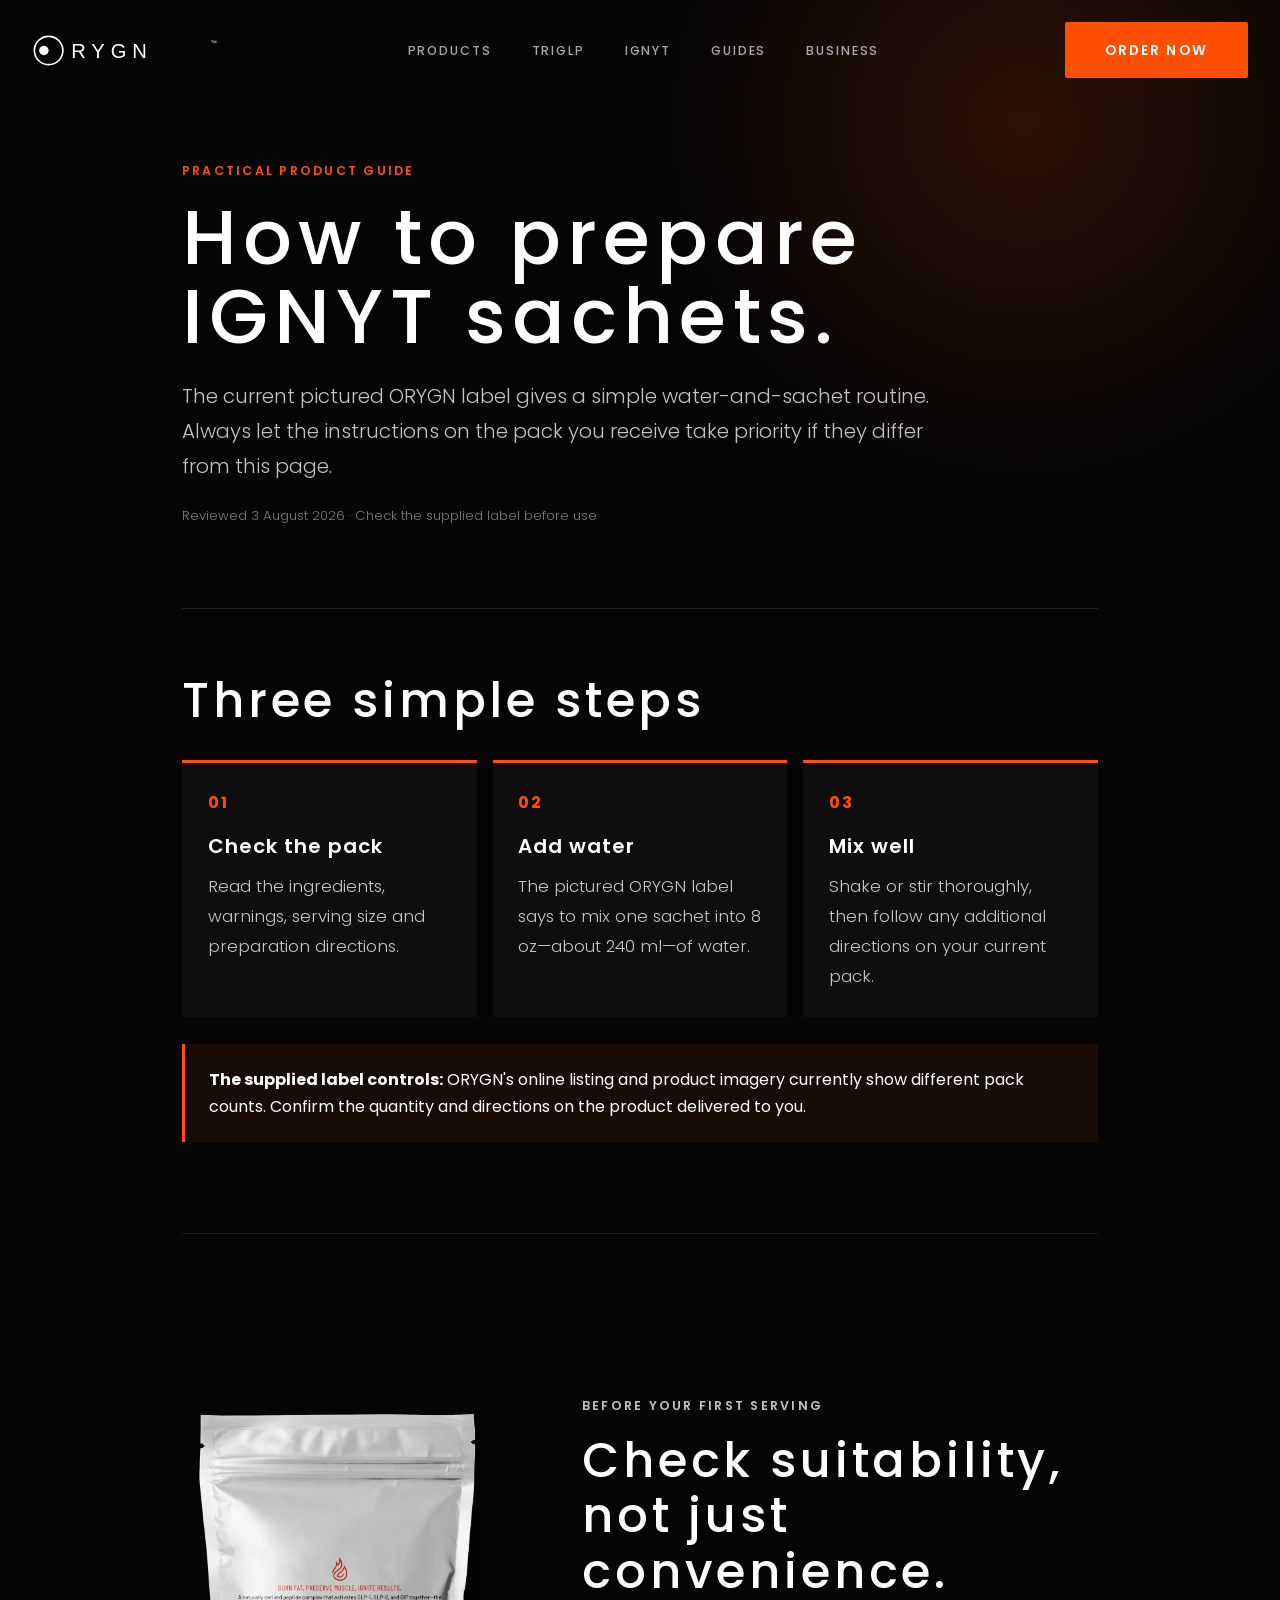
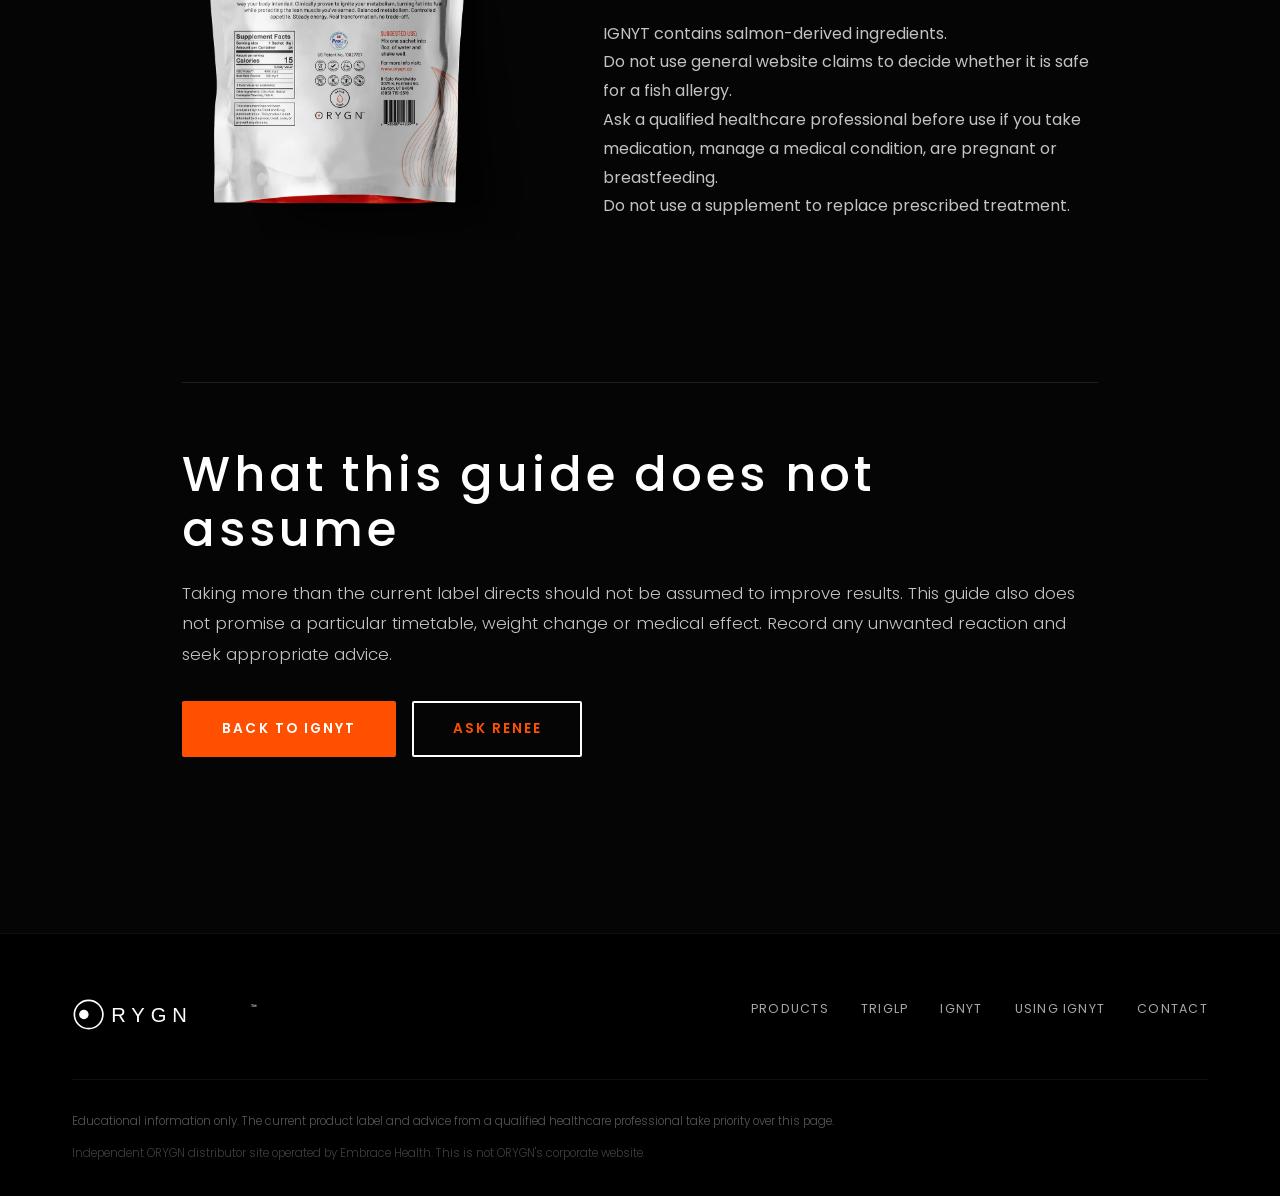
==== how-to-use-ignyt.html @ 4d6df8e6 "Improve IGNYT visuals and usage guidance" ====
<!DOCTYPE html>
<html lang="en"><head><meta charset="UTF-8"><meta name="viewport" content="width=device-width, initial-scale=1.0"><title>How to Use ORYGN IGNYT Sachets | Preparation &amp; Precautions</title><meta name="description" content="How to prepare ORYGN IGNYT sachets using the current label directions, plus storage, allergy and medication precautions."><meta name="author" content="Embrace Health"><meta name="robots" content="index, follow"><link rel="canonical" href="https://triglpwellness.com/how-to-use-ignyt.html"><link rel="icon" href="/favicon.ico" sizes="any"><link rel="stylesheet" href="css/styles.css"><link rel="stylesheet" href="css/guides.css"><script type="application/ld+json">{"@context":"https://schema.org","@type":"HowTo","name":"How to prepare ORYGN IGNYT","description":"Guide based on the current IGNYT pouch label.","dateModified":"2026-08-03","step":[{"@type":"HowToStep","name":"Check the label","text":"Confirm the current ingredients, warnings and directions on the pack supplied."},{"@type":"HowToStep","name":"Add water","text":"The pictured ORYGN label directs users to mix one sachet into 8 ounces, approximately 240 ml, of water."},{"@type":"HowToStep","name":"Mix well","text":"Shake or mix well, then follow any additional directions on the supplied label."}]}</script></head>
<body class="guide-page"><nav class="nav" aria-label="Main navigation"><a href="index.html" class="nav-logo" aria-label="ORYGN home"><img src="assets/logo-orygn.svg" alt="ORYGN"></a><div class="nav-links" role="list"><a href="products.html" role="listitem">Products</a><a href="index.html" role="listitem">triGLP</a><a href="ignyt.html" role="listitem">IGNYT</a><a href="research-guide.html" role="listitem">Guides</a><a href="opportunity.html" role="listitem">Business</a></div><div class="nav-right"><a href="https://embracehealth.orygn.co/" target="_blank" rel="noopener" class="btn btn-primary">Order Now</a><button class="nav-hamburger" aria-label="Open menu" aria-expanded="false"><span></span><span></span><span></span></button></div></nav>
<header class="guide-hero"><div class="container"><p class="guide-kicker">Practical product guide</p><h1>How to prepare IGNYT sachets.</h1><p class="guide-lead">The current pictured ORYGN label gives a simple water-and-sachet routine. Always let the instructions on the pack you receive take priority if they differ from this page.</p><p class="guide-updated">Reviewed 3 August 2026 · Check the supplied label before use</p></div></header>
<main class="guide-main"><div class="container"><section class="guide-section"><h2>Three simple steps</h2><div class="use-steps"><article class="use-step"><span>01</span><h3>Check the pack</h3><p>Read the ingredients, warnings, serving size and preparation directions.</p></article><article class="use-step"><span>02</span><h3>Add water</h3><p>The pictured ORYGN label says to mix one sachet into 8 oz—about 240 ml—of water.</p></article><article class="use-step"><span>03</span><h3>Mix well</h3><p>Shake or stir thoroughly, then follow any additional directions on your current pack.</p></article></div><div class="guide-note"><strong>The supplied label controls:</strong> ORYGN's online listing and product imagery currently show different pack counts. Confirm the quantity and directions on the product delivered to you.</div></section>
<section class="guide-section"><div class="ignyt-split"><img class="ignyt-label-image" src="images/ignyt-back.webp" alt="Back of IGNYT pouch with suggested use and Supplement Facts" loading="lazy" width="1200" height="1200"><div><p class="guide-kicker">Before your first serving</p><h2>Check suitability, not just convenience.</h2><ul><li>IGNYT contains salmon-derived ingredients.</li><li>Do not use general website claims to decide whether it is safe for a fish allergy.</li><li>Ask a qualified healthcare professional before use if you take medication, manage a medical condition, are pregnant or breastfeeding.</li><li>Do not use a supplement to replace prescribed treatment.</li></ul></div></div></section>
<section class="guide-section"><h2>What this guide does not assume</h2><p>Taking more than the current label directs should not be assumed to improve results. This guide also does not promise a particular timetable, weight change or medical effect. Record any unwanted reaction and seek appropriate advice.</p><div class="guide-cta"><a href="ignyt.html" class="btn btn-primary">Back to IGNYT</a><a href="mailto:renee@embracehealth.co.nz" class="btn btn-outline">Ask Renee</a></div></section></div></main>
<footer><div class="container"><div class="footer-top"><a href="index.html" class="footer-logo"><img src="assets/logo-orygn.svg" alt="ORYGN"></a><nav class="footer-links" aria-label="Footer navigation"><a href="products.html">Products</a><a href="index.html">triGLP</a><a href="ignyt.html">IGNYT</a><a href="how-to-use-ignyt.html">Using IGNYT</a><a href="mailto:renee@embracehealth.co.nz">Contact</a></nav></div><div class="footer-bottom"><p class="footer-disclaimer">Educational information only. The current product label and advice from a qualified healthcare professional take priority over this page.</p><p class="footer-rights">Independent ORYGN distributor site operated by Embrace Health. This is not ORYGN's corporate website.</p></div></div></footer><script src="js/main.js"></script></body></html>
---- css/styles.css ----
/* =============================================
   ORYGN triGLP — Brand-compliant stylesheet
   Colors: #000000 bg | #FE5000 orange | #FFFFFF white
   #1D1E2C navy | #434344 charcoal | #45CB85 teal
   Font: Poppins (300/400/500/600/900)
   ============================================= */

@import url('https://fonts.googleapis.com/css2?family=Poppins:wght@300;400;500;600;900&family=Noto+Sans+KR:wght@300;400;500;700&display=swap');

/* ── Reset & Base ─────────────────────────────── */
*, *::before, *::after { box-sizing: border-box; margin: 0; padding: 0; }

:root {
  --black:   #000000;
  --orange:  #FE5000;
  --white:   #FFFFFF;
  --navy:    #1D1E2C;
  --charcoal:#434344;
  --teal:    #45CB85;
  --muted:   rgba(255,255,255,0.65);
  --font:    'Poppins', 'Noto Sans KR', sans-serif;
  --ease:    cubic-bezier(0.4, 0, 0.2, 1);
}

html { scroll-behavior: smooth; }

body {
  background: var(--black);
  color: var(--white);
  font-family: var(--font);
  font-weight: 400;
  line-height: 1.7;
  -webkit-font-smoothing: antialiased;
  overflow-x: hidden;
}

img { max-width: 100%; display: block; }
a { color: inherit; text-decoration: none; }
ul { list-style: none; }

/* ── Typography scale ─────────────────────────── */
.display {
  font-weight: 500;
  letter-spacing: 0.5em;
  text-transform: uppercase;
  line-height: 1.1;
}

.section-label {
  font-size: 0.7rem;
  font-weight: 600;
  letter-spacing: 0.25em;
  text-transform: uppercase;
  color: var(--orange);
  margin-bottom: 1rem;
}

h1, h2 {
  font-weight: 500;
  letter-spacing: 0.08em;
  line-height: 1.15;
}

h1 { font-size: clamp(2.4rem, 6vw, 5rem); }
h2 { font-size: clamp(1.8rem, 4vw, 3.2rem); }
h3 { font-size: 1.1rem; font-weight: 600; letter-spacing: 0.05em; }

p { color: var(--muted); font-weight: 300; font-size: 1.05rem; line-height: 1.8; }

/* ── Buttons ──────────────────────────────────── */
.btn {
  display: inline-block;
  padding: 0.9rem 2.4rem;
  border-radius: 2px;
  font-family: var(--font);
  font-weight: 600;
  font-size: 0.85rem;
  letter-spacing: 0.15em;
  text-transform: uppercase;
  cursor: pointer;
  transition: all 0.25s var(--ease);
  border: 2px solid transparent;
}

.btn-primary {
  background: var(--orange);
  color: var(--white);
  border-color: var(--orange);
}
.btn-primary:hover {
  background: transparent;
  color: var(--orange);
}

.btn-outline {
  background: transparent;
  color: var(--white);
  border-color: var(--white);
}
.btn-outline:hover {
  background: var(--white);
  color: var(--black);
}

.btn-outline-orange {
  background: transparent;
  color: var(--orange);
  border-color: var(--orange);
}
.btn-outline-orange:hover {
  background: var(--orange);
  color: var(--white);
}

/* ── Layout helpers ───────────────────────────── */
.container {
  width: 100%;
  max-width: 1200px;
  margin: 0 auto;
  padding: 0 2rem;
}

.section {
  padding: 7rem 0;
}

.section-sm {
  padding: 4rem 0;
}

.grid-2 {
  display: grid;
  grid-template-columns: 1fr 1fr;
  gap: 4rem;
  align-items: center;
}

.grid-3 {
  display: grid;
  grid-template-columns: repeat(3, 1fr);
  gap: 2rem;
}

.grid-4 {
  display: grid;
  grid-template-columns: repeat(4, 1fr);
  gap: 2rem;
}

.text-orange { color: var(--orange); }
.text-muted  { color: var(--muted); }
.text-center { text-align: center; }

/* ── Navigation ───────────────────────────────── */
.nav {
  position: fixed;
  top: 0;
  left: 0;
  right: 0;
  z-index: 100;
  padding: 1.4rem 2rem;
  display: flex;
  align-items: center;
  justify-content: space-between;
  transition: background 0.3s var(--ease), padding 0.3s var(--ease);
}

.nav.scrolled {
  background: rgba(0,0,0,0.96);
  backdrop-filter: blur(12px);
  padding: 0.9rem 2rem;
  border-bottom: 1px solid rgba(254,80,0,0.15);
}

.nav-logo {
  display: flex;
  align-items: center;
  gap: 1rem;
}

.nav-logo svg {
  height: 28px;
  color: var(--white);
}

.nav-links {
  display: flex;
  align-items: center;
  gap: 2.5rem;
}

.nav-links a {
  font-size: 0.78rem;
  font-weight: 500;
  letter-spacing: 0.15em;
  text-transform: uppercase;
  color: var(--muted);
  transition: color 0.2s;
}
.nav-links a:hover { color: var(--white); }

.nav-right {
  display: flex;
  align-items: center;
  gap: 1.5rem;
}

/* Language toggle — hidden until KO content is ready */
.lang-toggle { display: none !important; }

/* Language toggle */
.lang-toggle {
  display: flex;
  align-items: center;
  gap: 0;
  border: 1px solid rgba(255,255,255,0.2);
  border-radius: 2px;
  overflow: hidden;
}

.lang-btn {
  background: none;
  border: none;
  color: var(--muted);
  font-family: var(--font);
  font-size: 0.72rem;
  font-weight: 600;
  letter-spacing: 0.1em;
  padding: 0.4rem 0.75rem;
  cursor: pointer;
  transition: all 0.2s;
}
.lang-btn.active {
  background: var(--orange);
  color: var(--white);
}
.lang-btn:hover:not(.active) {
  color: var(--white);
}

/* Mobile menu */
.nav-hamburger {
  display: none;
  flex-direction: column;
  gap: 5px;
  background: none;
  border: none;
  cursor: pointer;
  padding: 4px;
}
.nav-hamburger span {
  display: block;
  width: 24px;
  height: 2px;
  background: var(--white);
  transition: all 0.3s;
}

/* ── Hero ─────────────────────────────────────── */
.hero {
  position: relative;
  min-height: 100vh;
  display: flex;
  align-items: center;
  overflow: hidden;
}

.hero-video-wrap {
  position: absolute;
  inset: 0;
  z-index: 0;
}
.hero-video-wrap video {
  width: 100%;
  height: 100%;
  object-fit: cover;
  opacity: 0.65;
}
.hero-video-wrap::after {
  content: '';
  position: absolute;
  inset: 0;
  background:
    linear-gradient(to right, rgba(0,0,0,0.88) 0%, rgba(0,0,0,0.55) 55%, rgba(0,0,0,0.1) 100%),
    linear-gradient(to bottom, rgba(0,0,0,0.2) 0%, rgba(0,0,0,0.6) 100%);
}

.hero-content {
  position: relative;
  z-index: 1;
  max-width: 780px;
}

.hero-eyebrow {
  font-size: 0.72rem;
  font-weight: 600;
  letter-spacing: 0.3em;
  color: var(--orange);
  margin-bottom: 1.5rem;
  display: flex;
  align-items: center;
  gap: 1rem;
}
.hero-eyebrow::before {
  content: '';
  display: block;
  width: 40px;
  height: 1px;
  background: var(--orange);
}

.hero h1 {
  font-size: clamp(2.8rem, 7vw, 6rem);
  font-weight: 500;
  letter-spacing: 0.06em;
  line-height: 1.05;
  margin-bottom: 1.5rem;
}

.hero h1 span {
  display: block;
}

.hero-sub {
  font-size: 1.15rem;
  color: var(--muted);
  font-weight: 300;
  max-width: 540px;
  margin-bottom: 3rem;
  line-height: 1.7;
}

.hero-ctas {
  display: flex;
  gap: 1.2rem;
  flex-wrap: wrap;
}

/* Drop watermark */
.hero-drop {
  position: absolute;
  right: -80px;
  top: 50%;
  transform: translateY(-50%);
  width: 55vw;
  max-width: 700px;
  opacity: 0.06;
  pointer-events: none;
  z-index: 0;
}

/* ── Problem section ──────────────────────────── */
.section-problem {
  background: var(--black);
  border-top: 1px solid rgba(255,255,255,0.05);
}

.problem-image {
  border-radius: 2px;
  overflow: hidden;
  position: relative;
}
.problem-image img {
  width: 100%;
  height: 560px;
  object-fit: cover;
  filter: grayscale(20%);
  transition: filter 0.5s;
}
.problem-image:hover img { filter: grayscale(0%); }

.problem-content h2 {
  margin-bottom: 0.4rem;
}
.problem-sub {
  font-size: 1.4rem;
  font-weight: 300;
  color: var(--orange);
  margin-bottom: 1.8rem;
  letter-spacing: 0.03em;
}

/* ── Solution section ─────────────────────────── */
.section-solution {
  background: var(--navy);
}

.solution-intro {
  text-align: center;
  max-width: 700px;
  margin: 0 auto 5rem;
}

.pathway-cards {
  display: grid;
  grid-template-columns: repeat(3, 1fr);
  gap: 1.5px;
  background: rgba(254,80,0,0.15);
  border: 1.5px solid rgba(254,80,0,0.15);
}

.pathway-card {
  background: var(--navy);
  padding: 3rem 2.5rem;
  position: relative;
  transition: background 0.3s;
}
.pathway-card:hover { background: rgba(254,80,0,0.06); }

.pathway-number {
  font-size: 4rem;
  font-weight: 900;
  color: rgba(254,80,0,0.12);
  line-height: 1;
  margin-bottom: 1.5rem;
  font-family: var(--font);
}

.pathway-icon {
  width: 48px;
  height: 48px;
  margin-bottom: 1.5rem;
  color: var(--orange);
}

.pathway-card h3 {
  font-size: 1rem;
  color: var(--white);
  margin-bottom: 0.3rem;
}
.pathway-sub {
  font-size: 0.75rem;
  color: var(--orange);
  letter-spacing: 0.1em;
  text-transform: uppercase;
  font-weight: 600;
  margin-bottom: 1rem;
}
.pathway-card p { font-size: 0.95rem; }

/* ── Results / Stats ──────────────────────────── */
.section-results {
  background: var(--black);
  text-align: center;
}

.results-intro {
  max-width: 600px;
  margin: 0 auto 5rem;
}

.stats-grid {
  display: grid;
  grid-template-columns: repeat(4, 1fr);
  gap: 2px;
  background: rgba(255,255,255,0.04);
  margin-bottom: 3rem;
}

.stat-card {
  background: var(--black);
  padding: 3.5rem 2rem;
  position: relative;
  overflow: hidden;
}
.stat-card::after {
  content: '';
  position: absolute;
  bottom: 0;
  left: 0;
  right: 0;
  height: 2px;
  background: var(--orange);
  transform: scaleX(0);
  transition: transform 0.4s var(--ease);
}
.stat-card:hover::after { transform: scaleX(1); }

.stat-number {
  font-size: clamp(2.5rem, 5vw, 4rem);
  font-weight: 900;
  color: var(--orange);
  line-height: 1;
  margin-bottom: 0.8rem;
  display: block;
}
.stat-label {
  font-size: 0.85rem;
  font-weight: 600;
  letter-spacing: 0.08em;
  color: var(--white);
  margin-bottom: 0.4rem;
  display: block;
}
.stat-sub {
  font-size: 0.75rem;
  color: var(--muted);
  display: block;
}

.results-image {
  margin: 4rem auto 0;
  max-width: 900px;
}
.results-image img {
  width: 100%;
  border-radius: 2px;
}

/* ── Purity section ───────────────────────────── */
.section-purity {
  background: var(--navy);
}

.purity-points {
  margin-top: 2.5rem;
  display: flex;
  flex-direction: column;
  gap: 1rem;
}

.purity-point {
  display: flex;
  align-items: flex-start;
  gap: 1rem;
  padding: 1.2rem 1.5rem;
  border-left: 2px solid var(--orange);
  background: rgba(0,0,0,0.3);
}
.purity-point-icon {
  color: var(--orange);
  font-size: 1.2rem;
  flex-shrink: 0;
  margin-top: 2px;
}
.purity-point span {
  font-size: 0.95rem;
  font-weight: 400;
  color: var(--white);
}

/* ── Potency section ──────────────────────────── */
.section-potency {
  background: var(--black);
}

/* ── Order section ────────────────────────────── */
.section-order { background: var(--navy); }

.order-horiz {
  display: grid;
  grid-template-columns: 1fr 1fr;
  gap: 5rem;
  align-items: center;
  padding: 2rem 0;
}

.order-horiz-text h2 { margin-bottom: 1rem; }
.order-horiz-text p  { max-width: 440px; margin-bottom: 0; }

.order-horiz-ctas {
  display: flex;
  flex-direction: column;
  align-items: flex-start;
  gap: 1rem;
}
.order-horiz-ctas .btn {
  width: 100%;
  text-align: center;
}

.order-note {
  font-size: 0.85rem;
  color: var(--muted);
  margin: 0;
}

/* ── Footer ───────────────────────────────────── */
footer {
  background: #000;
  padding: 4rem 2rem 2rem;
  border-top: 1px solid rgba(255,255,255,0.06);
}

.footer-top {
  display: flex;
  justify-content: space-between;
  align-items: flex-start;
  gap: 3rem;
  margin-bottom: 3rem;
  flex-wrap: wrap;
}

.footer-logo svg { height: 24px; color: var(--white); }

.footer-links {
  display: flex;
  gap: 2rem;
  flex-wrap: wrap;
}
.footer-links a {
  font-size: 0.78rem;
  color: var(--muted);
  letter-spacing: 0.1em;
  text-transform: uppercase;
  transition: color 0.2s;
}
.footer-links a:hover { color: var(--orange); }

.footer-bottom {
  border-top: 1px solid rgba(255,255,255,0.06);
  padding-top: 2rem;
  display: flex;
  flex-direction: column;
  gap: 0.8rem;
}

.footer-disclaimer {
  font-size: 0.72rem;
  color: rgba(255,255,255,0.35);
  max-width: 800px;
  line-height: 1.6;
}

.footer-rights {
  font-size: 0.72rem;
  color: rgba(255,255,255,0.25);
}

/* ── Opportunity page specific ────────────────── */
.hero-opportunity {
  background: radial-gradient(ellipse at 60% 50%, rgba(254,80,0,0.08) 0%, transparent 70%);
}

.market-stats {
  display: grid;
  grid-template-columns: repeat(3, 1fr);
  gap: 2px;
  background: rgba(254,80,0,0.1);
  margin: 4rem 0;
}

.market-stat {
  background: var(--black);
  padding: 3rem 2rem;
  text-align: center;
}
.market-stat-value {
  display: block;
  font-size: 2.5rem;
  font-weight: 900;
  color: var(--orange);
  line-height: 1;
  margin-bottom: 0.8rem;
}
.market-stat-label {
  font-size: 0.85rem;
  color: var(--muted);
  font-weight: 300;
}

.steps {
  display: flex;
  flex-direction: column;
  gap: 1.5px;
  background: rgba(255,255,255,0.04);
}

.step {
  display: grid;
  grid-template-columns: 80px 1fr;
  align-items: center;
  gap: 2.5rem;
  padding: 2.5rem 3rem;
  background: var(--black);
  transition: background 0.3s;
}
.step:hover { background: rgba(254,80,0,0.04); }

.step-number {
  font-size: 3.5rem;
  font-weight: 900;
  color: rgba(254,80,0,0.2);
  line-height: 1;
}
.step h3 { margin-bottom: 0.4rem; }

.opp-cta-section {
  background: var(--orange);
  padding: 7rem 2rem;
  text-align: center;
}
.opp-cta-section h2 {
  color: var(--white);
  margin-bottom: 1.2rem;
}
.opp-cta-section p {
  color: rgba(255,255,255,0.8);
  max-width: 540px;
  margin: 0 auto 2.5rem;
}
.opp-cta-section .btn-outline {
  border-color: var(--white);
}

/* ── Animations ───────────────────────────────── */
.fade-up {
  opacity: 0;
  transform: translateY(32px);
  transition: opacity 0.7s var(--ease), transform 0.7s var(--ease);
}
.fade-up.visible {
  opacity: 1;
  transform: translateY(0);
}

/* Stagger children */
.stagger > * { transition-delay: calc(var(--i, 0) * 0.1s); }

/* ── Divider ──────────────────────────────────── */
.orange-line {
  width: 48px;
  height: 2px;
  background: var(--orange);
  margin: 1.5rem 0;
}

.orange-line-center {
  width: 48px;
  height: 2px;
  background: var(--orange);
  margin: 1.5rem auto;
}

/* ── Video-only hero ──────────────────────────── */
.hero-video-section {
  position: relative;
  height: 100vh;
  overflow: hidden;
  background: var(--black);
}

.hero-video-section video {
  width: 100%;
  height: 100%;
  object-fit: cover;
  display: block;
}

.hero-scroll-cue {
  position: absolute;
  bottom: 2.5rem;
  left: 50%;
  transform: translateX(-50%);
  display: flex;
  flex-direction: column;
  align-items: center;
  gap: 0.5rem;
  color: rgba(255,255,255,0.55);
  font-size: 0.62rem;
  font-weight: 500;
  letter-spacing: 0.25em;
  text-transform: uppercase;
  text-decoration: none;
  animation: scrollBounce 2.4s ease-in-out infinite;
}

.hero-scroll-cue svg { width: 18px; height: 18px; }

@keyframes scrollBounce {
  0%, 100% { transform: translateX(-50%) translateY(0); opacity: 0.55; }
  50%       { transform: translateX(-50%) translateY(9px); opacity: 1; }
}

/* ── Hero intro (below video) ─────────────────── */
.hero-intro {
  background: var(--black);
  padding: 8rem 0;
  text-align: center;
  position: relative;
  overflow: hidden;
}

.hero-intro-drop {
  position: absolute;
  right: -5%;
  top: 50%;
  transform: translateY(-50%);
  width: 50vw;
  max-width: 600px;
  opacity: 0.04;
  pointer-events: none;
}

.hero-intro .hero-eyebrow {
  justify-content: center;
}
.hero-intro .hero-eyebrow::before { display: none; }

.hero-intro h1 {
  font-size: clamp(2.8rem, 7vw, 6rem);
  font-weight: 500;
  letter-spacing: 0.06em;
  line-height: 1.05;
  margin-bottom: 1.5rem;
}
.hero-intro h1 span { display: block; }

.hero-intro .hero-sub {
  font-size: 1.15rem;
  color: var(--muted);
  font-weight: 300;
  max-width: 560px;
  margin: 0 auto 3rem;
  line-height: 1.7;
}

.hero-intro .hero-ctas { justify-content: center; }

/* ── Pathway stat badge ───────────────────────── */
.pathway-stat {
  display: inline-block;
  margin-top: 1.8rem;
  padding: 0.5rem 1rem;
  background: rgba(254,80,0,0.1);
  border-left: 2px solid var(--orange);
  font-size: 0.72rem;
  font-weight: 600;
  color: var(--orange);
  letter-spacing: 0.04em;
  line-height: 1.4;
}

/* ── Purity image ─────────────────────────────── */
.purity-img-wrap {
  height: 100%;
  min-height: 480px;
}
.purity-img {
  width: 100%;
  height: 100%;
  min-height: 480px;
  object-fit: cover;
  object-position: center;
  border-radius: 2px;
  display: block;
}

/* ── Step numbers bright ─────────────────────── */
.step-number-bright {
  color: var(--orange) !important;
  opacity: 1 !important;
}

/* ── Product Advantage ───────────────────────── */
.prod-adv-section-title {
  text-align: center;
  font-size: clamp(2rem, 4vw, 3rem) !important;
  font-weight: 500 !important;
  color: var(--white) !important;
  letter-spacing: 0.04em !important;
  margin-bottom: 3rem;
}

.prod-adv-dark {
  background-image: url('https://drerinoksol.orygn.co/assets/featuredProduct3-CAmrkDrW.png');
  background-size: cover;
  background-position: center;
  position: relative;
  padding: 5rem 0;
}
.prod-adv-dark::before {
  content: '';
  position: absolute;
  inset: 0;
  background: linear-gradient(to right, rgba(0,0,0,0.88) 0%, rgba(0,0,0,0.7) 55%, rgba(0,0,0,0.2) 100%);
}
.prod-adv-dark .container { position: relative; }
.prod-adv-h2 {
  font-size: clamp(1.6rem, 3vw, 2.2rem) !important;
  font-weight: 400 !important;
  color: var(--white) !important;
  letter-spacing: 0.01em !important;
  margin-bottom: 1.5rem;
}
.prod-adv-h2 strong { font-weight: 700; }
.prod-adv-dark p { color: rgba(255,255,255,0.75); font-size: 0.95rem; max-width: 480px; }
.prod-adv-dark p strong { color: var(--white); }
.prod-adv-img-wrap { display: flex; align-items: flex-end; justify-content: center; }
.prod-adv-img {
  max-height: 520px;
  width: auto;
  object-fit: contain;
  display: block;
  filter: drop-shadow(0 20px 40px rgba(0,0,0,0.5));
}

/* ── Why ORYGN (light section) ───────────────── */
.why-orygn-section {
  background: #fbfbfb !important;
  text-align: center;
}
.why-orygn-h2 {
  font-size: clamp(2rem, 4vw, 2.8rem) !important;
  color: #111 !important;
  font-weight: 400 !important;
  letter-spacing: 0.02em !important;
  margin-bottom: 0.8rem;
}
.why-orygn-sub {
  font-size: 1rem;
  font-weight: 600;
  color: #111;
  margin-bottom: 1.2rem;
}
.why-orygn-body {
  color: #333 !important;
  max-width: 700px;
  margin: 0 auto 1rem;
  font-size: 1rem;
}
.why-orygn-bold {
  font-weight: 600;
  font-size: 1rem;
  color: #111 !important;
  margin: 1rem auto 3rem;
  max-width: 600px;
}
.why-orygn-section .orange-line-center { background: var(--orange); }

.why-icons {
  display: grid;
  grid-template-columns: repeat(3, 1fr);
  gap: 2rem;
  margin-top: 2rem;
}
.why-icon-item {
  display: flex;
  flex-direction: column;
  align-items: center;
  gap: 1rem;
}
.why-icon-svg {
  width: 80px;
  height: 80px;
  object-fit: contain;
}
.why-icon-label {
  font-size: 0.72rem;
  letter-spacing: 0.45em;
  font-weight: 600;
  color: #111;
  text-transform: uppercase;
}

/* ── KLOZR image ──────────────────────────────── */
.klozr-img-wrap { display: flex; align-items: center; }
.klozr-img {
  width: 100%;
  border-radius: 2px;
  max-height: 420px;
  object-fit: cover;
}

/* ── Why Now ──────────────────────────────────── */
.why-now-section {
  position: relative;
  background-image: url('https://drerinoksol.orygn.co/assets/fishwall-tCMtOjcL.png');
  background-size: cover;
  background-repeat: repeat;
  min-height: 450px;
  display: flex;
  align-items: center;
}
.why-now-overlay {
  position: absolute;
  inset: 0;
  background: rgba(255,255,255,0.88);
}
.why-now-content {
  position: relative;
  z-index: 1;
  padding: 5rem 0;
  text-align: center;
}
.why-now-content h2 { color: #111 !important; }
.why-now-content .orange-line-center { margin: 1.5rem auto; }
.why-now-sub {
  font-size: 1.2rem;
  font-weight: 500;
  color: #111 !important;
  margin-bottom: 1rem;
}
.why-now-content p { color: #333 !important; max-width: 700px; margin: 0 auto 1rem; }
.why-now-end {
  font-weight: 500;
  font-size: 1.1rem;
  color: #111 !important;
  margin-top: 1.5rem;
}

/* ── Opportunity hero ────────────────────────── */
.opp-hero-h1 span { display: block; }
.opp-hero-h1 span:first-child {
  font-size: clamp(2.8rem, 7vw, 5.5rem);
  font-weight: 700;
  letter-spacing: 0.02em;
  line-height: 1;
  margin-bottom: 1.2rem;
}
.opp-hero-sub {
  font-size: clamp(1.2rem, 3vw, 1.8rem) !important;
  font-weight: 400 !important;
  letter-spacing: 0.01em !important;
  opacity: 0.9;
  max-width: 540px;
  line-height: 1.4 !important;
}

/* ── Compensation Plan ────────────────────────── */
.comp-section {
  background: #fbfbfb;
  color: #111;
  padding-top: 4rem;
  padding-bottom: 4rem;
}
.comp-header {
  max-width: 72rem;
  margin: 0 auto 3rem;
  padding: 0 1.5rem;
  text-align: center;
}
.comp-header-h2 {
  font-size: clamp(1.8rem, 3vw, 2.6rem) !important;
  font-weight: 300 !important;
  letter-spacing: 0.04em !important;
  color: #111 !important;
}
.comp-split {
  display: grid;
  grid-template-columns: 7fr 5fr;
  gap: 2rem;
  align-items: start;
  /* image bleeds to left edge */
}
.comp-img-col {
  position: relative;
  width: 100%;
  height: 384px;
  background-size: cover;
  background-position: center;
  background-color: #1a1a1a;
  overflow: hidden;
}
.comp-split-overlay {
  position: absolute;
  bottom: 0.5rem;
  right: 1.5rem;
  text-align: right;
}
.comp-split-overlay div {
  font-size: 1.1rem;
  font-weight: 400;
  letter-spacing: 0.5em;
  text-transform: uppercase;
  color: rgba(255,255,255,0.82);
  margin: 0.5rem 0;
  line-height: 1.4;
}
.comp-text-col {
  display: flex;
  flex-direction: column;
  justify-content: flex-start;
  align-items: flex-start;
  padding-right: 3rem;
}
.comp-text-col h3 {
  font-size: 1.4rem;
  font-weight: 600;
  color: #111;
  margin-bottom: 1rem;
}
.comp-text-col p {
  font-size: 0.9rem;
  line-height: 1.8;
  color: #444;
}

/* ── Bottle feature image (pathway section) ───── */
.sol-bottle-feature {
  margin: 3rem 0 4rem;
  overflow: hidden;
  border-radius: 2px;
}
.sol-bottle-feature img {
  width: 100%;
  height: 400px;
  object-fit: cover;
  object-position: center 30%;
  display: block;
}

/* ── Pathway card image ───────────────────────── */
.pathway-card-img {
  display: block;
  width: calc(100% + 5rem);
  margin: -3rem -2.5rem 2rem -2.5rem;
  height: 180px;
  object-fit: cover;
  object-position: center;
}

/* ── Testimonials ─────────────────────────────── */
.section-testimonials { background: var(--black); }

.testimonials-grid {
  display: grid;
  grid-template-columns: repeat(3, 1fr);
  gap: 1.5rem;
  margin-top: 3rem;
}

.testimonial-card {
  background: rgba(255,255,255,0.04);
  border: 1px solid rgba(255,255,255,0.08);
  border-radius: 2px;
  padding: 2rem;
  display: flex;
  flex-direction: column;
  justify-content: space-between;
}

.testimonial-quote {
  font-size: 0.95rem;
  font-weight: 300;
  line-height: 1.75;
  color: rgba(255,255,255,0.82);
  font-style: italic;
  flex: 1;
  margin-bottom: 1.5rem;
}

.testimonial-author { display: flex; flex-direction: column; gap: 0.25rem; }
.testimonial-name   { font-weight: 600; font-size: 0.88rem; color: var(--white); }
.testimonial-location {
  font-size: 0.72rem;
  color: var(--orange);
  letter-spacing: 0.12em;
  text-transform: uppercase;
}

/* ── Timeline ─────────────────────────────────── */
.section-timeline {
  background-image: url('https://drerinoksol.orygn.co/assets/heroImage3-CfjbUuB3.png');
  background-size: cover;
  background-position: right center;
  background-repeat: no-repeat;
  position: relative;
}
.section-timeline::before {
  content: '';
  position: absolute;
  inset: 0;
  background: linear-gradient(to right, rgba(29,30,44,0.97) 0%, rgba(29,30,44,0.92) 55%, rgba(29,30,44,0.1) 100%);
  pointer-events: none;
}
.section-timeline .container { position: relative; }

.timeline-split {
  display: grid;
  grid-template-columns: 2fr 1fr;
  gap: 0;
  align-items: center;
  min-height: 560px;
}

.timeline-start {
  font-size: 1.6rem;
  font-weight: 700;
  color: var(--white);
  margin-bottom: 2rem;
}

.timeline-phase-v {
  margin-bottom: 2.2rem;
}

.timeline-weeks {
  font-size: clamp(1.3rem, 2.5vw, 1.7rem);
  font-weight: 700;
  color: var(--white);
  letter-spacing: 0.01em;
  margin-bottom: 0.8rem;
  line-height: 1.2;
}
.timeline-weeks span { color: var(--white); }

.timeline-phase-v ul {
  list-style: disc;
  padding-left: 1.4rem;
}
.timeline-phase-v li {
  font-size: 1rem;
  font-weight: 300;
  color: rgba(255,255,255,0.8);
  padding: 0.25rem 0;
  line-height: 1.6;
}

.timeline-image img {
  width: 100%;
  border-radius: 2px;
  object-fit: cover;
  aspect-ratio: 3/4;
}

/* ── Potency big stat ─────────────────────────── */
.potency-big-number {
  display: flex;
  flex-direction: column;
  justify-content: center;
  align-items: flex-start;
  gap: 1rem;
}
.potency-abs-stat {
  font-size: clamp(3.5rem, 8vw, 6rem);
  font-weight: 900;
  color: var(--orange);
  line-height: 1;
  letter-spacing: -0.02em;
}
.potency-abs-label {
  font-size: 1.05rem;
  font-weight: 300;
  color: rgba(255,255,255,0.7);
  line-height: 1.6;
  max-width: 280px;
}

/* ── FAQ ──────────────────────────────────────── */
.faq-list { margin-top: 3rem; }

.faq-item { border-bottom: 1px solid rgba(255,255,255,0.1); }
.faq-item:first-child { border-top: 1px solid rgba(255,255,255,0.1); }

.faq-question {
  width: 100%;
  background: none;
  border: none;
  color: var(--white);
  font-family: var(--font);
  font-size: 1rem;
  font-weight: 500;
  text-align: left;
  padding: 1.4rem 0;
  cursor: pointer;
  display: flex;
  justify-content: space-between;
  align-items: center;
  gap: 1.5rem;
  letter-spacing: 0.01em;
  transition: color 0.2s;
}
.faq-question:hover { color: var(--orange); }

.faq-toggle {
  flex-shrink: 0;
  width: 24px;
  height: 24px;
  border: 1px solid rgba(254,80,0,0.4);
  border-radius: 50%;
  display: flex;
  align-items: center;
  justify-content: center;
  font-size: 1.1rem;
  font-weight: 300;
  color: var(--orange);
  transition: transform 0.3s;
  line-height: 1;
}
.faq-item.open .faq-toggle { transform: rotate(45deg); }

.faq-answer {
  overflow: hidden;
  max-height: 0;
  transition: max-height 0.4s ease;
}
.faq-item.open .faq-answer { max-height: 400px; }
.faq-answer p {
  padding-bottom: 1.5rem;
  font-size: 0.95rem;
  line-height: 1.8;
}

/* ── Responsive ───────────────────────────────── */
@media (max-width: 1024px) {
  .stats-grid      { grid-template-columns: repeat(2, 1fr); }
  .grid-4          { grid-template-columns: repeat(2, 1fr); }
  .testimonials-grid { grid-template-columns: repeat(2, 1fr); }
  .timeline-split    { grid-template-columns: 1fr; gap: 3rem; }
}

@media (max-width: 768px) {
  .section { padding: 5rem 0; }

  .nav-links { display: none; }
  .nav-hamburger { display: flex; }

  .nav-links.open {
    display: flex;
    flex-direction: column;
    position: fixed;
    top: 0; left: 0; right: 0; bottom: 0;
    background: var(--black);
    justify-content: center;
    align-items: center;
    gap: 2.5rem;
    z-index: 99;
  }
  .nav-links.open a {
    font-size: 1.1rem;
    color: var(--white);
  }

  .grid-2            { grid-template-columns: 1fr; }
  .grid-3            { grid-template-columns: 1fr; }
  .pathway-cards     { grid-template-columns: 1fr; }
  .stats-grid        { grid-template-columns: repeat(2, 1fr); }
  .market-stats      { grid-template-columns: 1fr; }
  .testimonials-grid { grid-template-columns: 1fr; }
  .timeline-split    { grid-template-columns: 1fr; min-height: auto; }

  .hero-drop { display: none; }

  .potency-big-number { align-items: center; text-align: center; }
  .potency-abs-label  { max-width: 100%; }

  .order-horiz { grid-template-columns: 1fr; gap: 2.5rem; }
  .comp-split { grid-template-columns: 1fr; }
  .comp-text-col { padding: 2rem 1.5rem; }
  .why-icons { grid-template-columns: 1fr; }
  .order-horiz-ctas { align-items: center; }

  .pathway-card-img { width: calc(100% + 3rem); margin-left: -1.5rem; margin-right: -1.5rem; }

  .step {
    grid-template-columns: 1fr;
    gap: 1rem;
  }
  .step-number { font-size: 2.5rem; }

  .footer-top { flex-direction: column; }
}

@media (max-width: 480px) {
  .stats-grid { grid-template-columns: 1fr; }
  .order-details { flex-direction: column; gap: 1.5rem; }
  h1 { font-size: 2.2rem; }
}
---- css/guides.css ----
.guide-page { background: #050505; color: var(--white); }
.guide-page .nav-logo img, .guide-page .footer-logo img { display: block; width: 190px; max-width: 100%; height: auto; filter: brightness(0) invert(1); }
.guide-hero { padding: 10rem 0 5rem; background: radial-gradient(circle at 80% 20%, rgba(254,80,0,.16), transparent 32%), #050505; }
.guide-hero .container, .guide-main .container { max-width: 980px; }
.guide-kicker { color: var(--orange); font-size: .78rem; font-weight: 600; letter-spacing: .18em; text-transform: uppercase; margin-bottom: 1rem; }
.guide-hero h1 { max-width: 900px; font-size: clamp(2.5rem, 6vw, 5rem); line-height: 1.02; }
.guide-lead { max-width: 780px; margin-top: 1.5rem; color: rgba(255,255,255,.76); font-size: clamp(1.05rem, 2vw, 1.25rem); line-height: 1.75; }
.guide-updated { margin-top: 1.25rem; color: rgba(255,255,255,.48); font-size: .82rem; }
.guide-main { padding-bottom: 7rem; }
.guide-section { padding: 4rem 0; border-top: 1px solid rgba(255,255,255,.1); }
.guide-section h2 { margin-bottom: 1.3rem; font-size: clamp(1.8rem, 4vw, 3rem); }
.guide-section h3 { margin: 1.8rem 0 .7rem; font-size: 1.25rem; }
.guide-section p, .guide-section li { color: rgba(255,255,255,.76); line-height: 1.8; }
.guide-section ul, .guide-section ol { margin: 1.2rem 0 0 1.3rem; }
.guide-note { margin: 1.7rem 0; padding: 1.35rem 1.5rem; border-left: 3px solid var(--orange); background: rgba(254,80,0,.08); }
.guide-note strong { color: var(--white); }
.guide-grid { display: grid; grid-template-columns: repeat(3, 1fr); gap: 1rem; margin-top: 2rem; }
.guide-card { border: 1px solid rgba(255,255,255,.12); padding: 1.5rem; background: rgba(255,255,255,.025); }
.guide-card h3 { margin-top: 0; }
.guide-card a, .guide-section a { color: var(--orange); text-underline-offset: 3px; }
.guide-section .btn-primary, .product-family-card .btn-primary { color: var(--white); }
.guide-table-wrap { overflow-x: auto; margin-top: 1.8rem; }
.guide-table { width: 100%; border-collapse: collapse; min-width: 680px; }
.guide-table th, .guide-table td { text-align: left; vertical-align: top; padding: 1rem; border-bottom: 1px solid rgba(255,255,255,.12); line-height: 1.6; }
.guide-table th { color: var(--orange); font-size: .78rem; letter-spacing: .08em; text-transform: uppercase; }
.guide-table td { color: rgba(255,255,255,.75); }
.guide-table td:first-child { color: var(--white); font-weight: 500; }
.guide-sources { list-style: none; margin-left: 0 !important; }
.guide-sources li { padding: .8rem 0; border-bottom: 1px solid rgba(255,255,255,.08); }
.guide-cta { display: flex; flex-wrap: wrap; gap: 1rem; margin-top: 2rem; }
.resource-section { background: #090909; }
.resource-grid { display: grid; grid-template-columns: repeat(3, 1fr); gap: 1rem; margin-top: 2.5rem; }
.resource-card { display: flex; flex-direction: column; padding: 1.7rem; min-height: 250px; border: 1px solid rgba(255,255,255,.12); color: var(--white); text-decoration: none; transition: border-color .2s, transform .2s; }
.resource-card:hover { border-color: var(--orange); transform: translateY(-3px); }
.resource-card span { color: var(--orange); font-size: .72rem; letter-spacing: .14em; text-transform: uppercase; }
.resource-card h3 { margin: 1rem 0; }
.resource-card p { color: rgba(255,255,255,.65); }
.resource-card strong { margin-top: auto; color: var(--orange); }
.product-hero { padding: 10rem 0 5rem; background: radial-gradient(circle at 78% 24%, rgba(254,80,0,.2), transparent 34%), #050505; }
.product-hero .container { max-width: 1120px; }
.product-hero-grid { display: grid; grid-template-columns: 1.15fr .85fr; gap: 4rem; align-items: center; }
.product-hero h1 { font-size: clamp(3rem, 7vw, 6.5rem); line-height: .95; }
.product-format { border: 1px solid rgba(255,255,255,.14); padding: 2rem; background: rgba(255,255,255,.035); }
.product-format strong { display: block; color: var(--orange); font-size: 3rem; line-height: 1; }
.product-format span { display: block; margin-top: .75rem; color: rgba(255,255,255,.7); }
.product-family { background: #050505; }
.product-family-grid { display: grid; grid-template-columns: repeat(2, 1fr); gap: 1.25rem; margin-top: 2.5rem; }
.product-family-card { display: flex; flex-direction: column; min-height: 330px; padding: 2.2rem; border: 1px solid rgba(255,255,255,.14); background: linear-gradient(145deg, rgba(255,255,255,.045), rgba(255,255,255,.01)); }
.product-family-card .guide-kicker { margin-bottom: 1.25rem; }
.product-family-card h3 { font-size: clamp(2rem, 4vw, 3rem); }
.product-family-card p { color: rgba(255,255,255,.68); line-height: 1.7; }
.product-family-card .guide-cta { margin-top: auto; }
.product-family-card .guide-cta .btn { min-width: 205px; text-align: center; }
.product-card-media { display: grid; place-items: center; height: 230px; margin: -1rem -1rem 1.5rem; overflow: hidden; background: radial-gradient(circle, rgba(254,80,0,.12), transparent 62%); }
.product-card-media img { width: 100%; height: 100%; object-fit: contain; }
.ignyt-hero-media { position: relative; display: grid; place-items: center; min-height: 560px; background: radial-gradient(circle, rgba(254,80,0,.18), transparent 60%); }
.ignyt-hero-media img { width: 100%; max-height: 590px; object-fit: contain; filter: drop-shadow(0 30px 35px rgba(0,0,0,.45)); }
.ignyt-fact-row { display: grid; grid-template-columns: repeat(3, 1fr); gap: 1rem; margin-top: 2rem; }
.ignyt-fact { padding: 1.4rem; border: 1px solid rgba(255,255,255,.12); background: rgba(255,255,255,.025); }
.ignyt-fact strong { display: block; color: var(--orange); font-size: 1.4rem; margin-bottom: .45rem; }
.ignyt-fact span { color: rgba(255,255,255,.66); line-height: 1.55; }
.ignyt-split { display: grid; grid-template-columns: .8fr 1.2fr; gap: 3.5rem; align-items: center; }
.ignyt-label-image { width: 100%; max-height: 620px; object-fit: contain; }
.use-steps { display: grid; grid-template-columns: repeat(3, 1fr); gap: 1rem; margin-top: 2rem; }
.use-step { padding: 1.6rem; border-top: 3px solid var(--orange); background: rgba(255,255,255,.035); }
.use-step span { color: var(--orange); font-weight: 700; letter-spacing: .12em; }
.use-step h3 { margin: .8rem 0 .5rem; }
.use-step p { margin: 0; }
@media (max-width: 768px) {
  .guide-hero { padding: 8rem 0 4rem; }
  .guide-grid, .resource-grid { grid-template-columns: 1fr; }
  .resource-card { min-height: 210px; }
  .product-hero-grid, .product-family-grid, .ignyt-split, .ignyt-fact-row, .use-steps { grid-template-columns: 1fr; }
  .product-hero-grid { gap: 2.5rem; }
  .product-family-card { min-height: 280px; }
  .product-card-media { height: 190px; }
  .ignyt-hero-media { min-height: 390px; }
  .ignyt-split { gap: 2rem; }
}
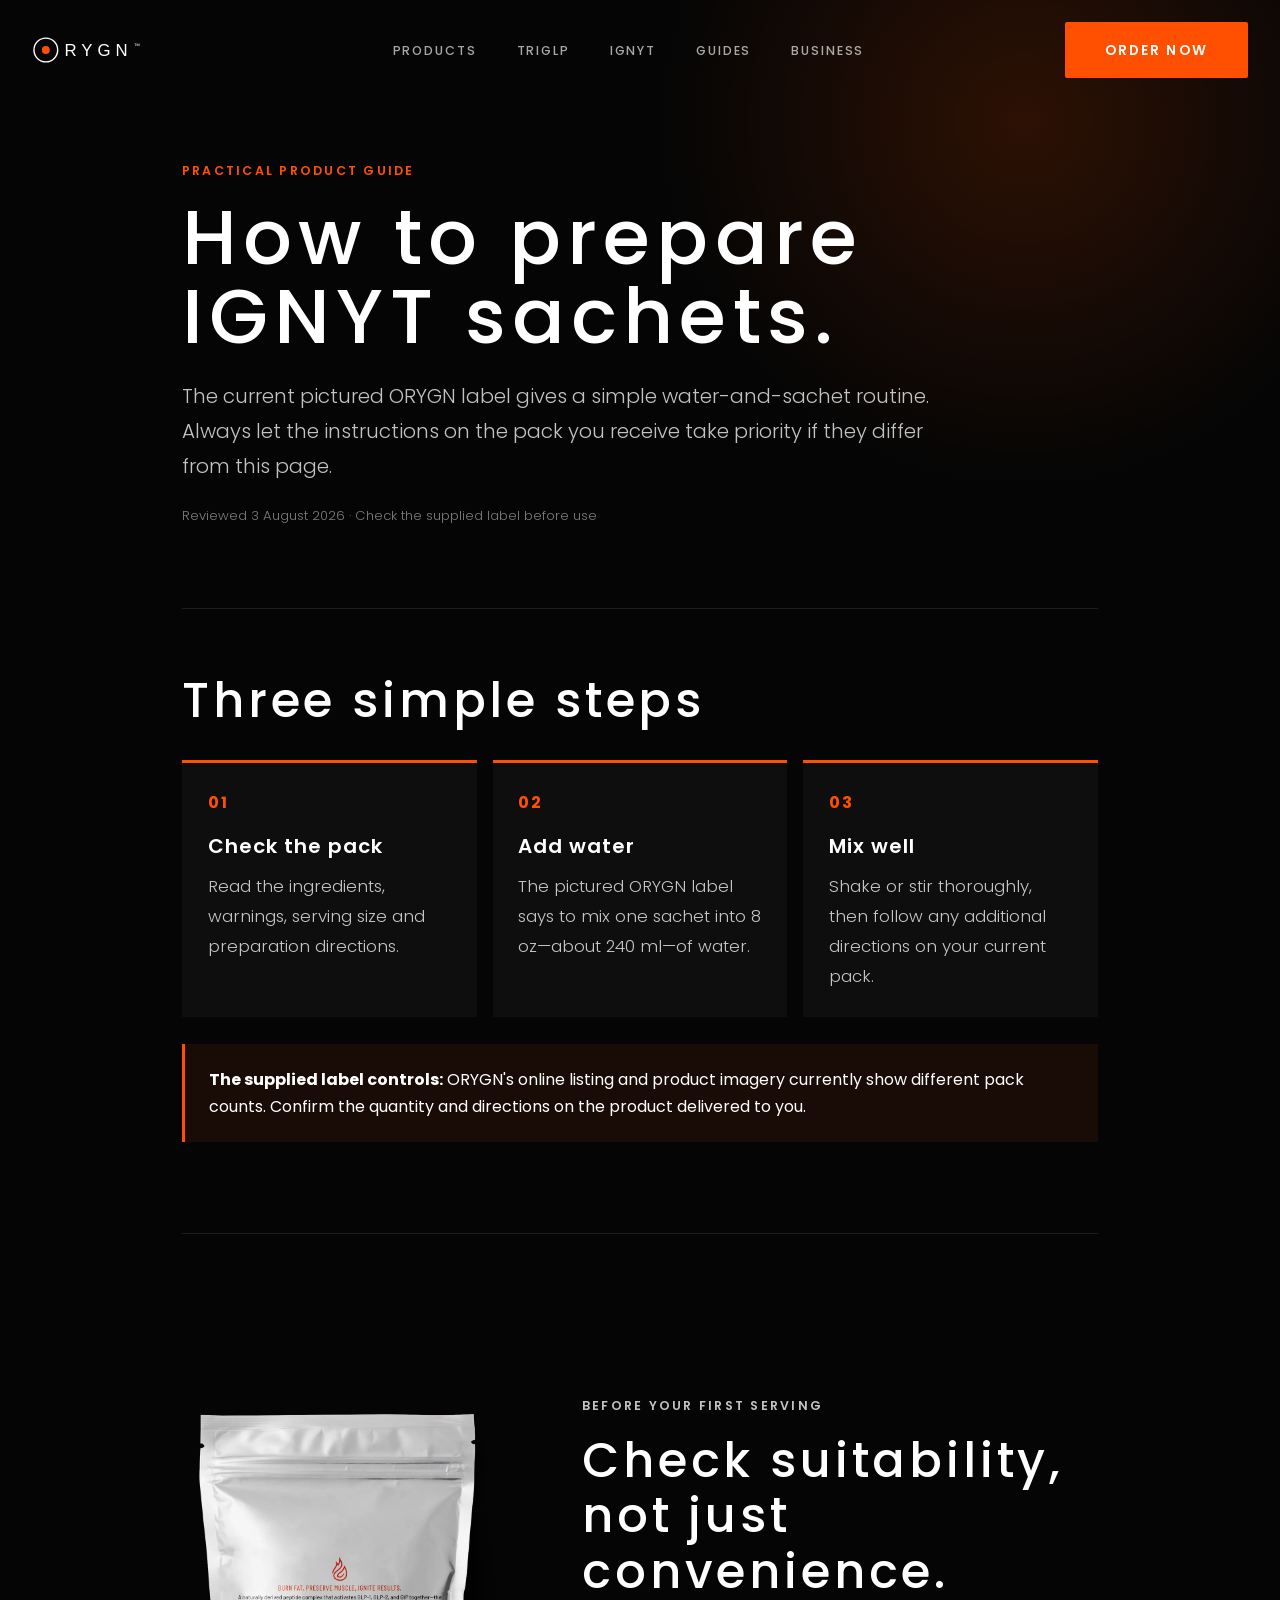
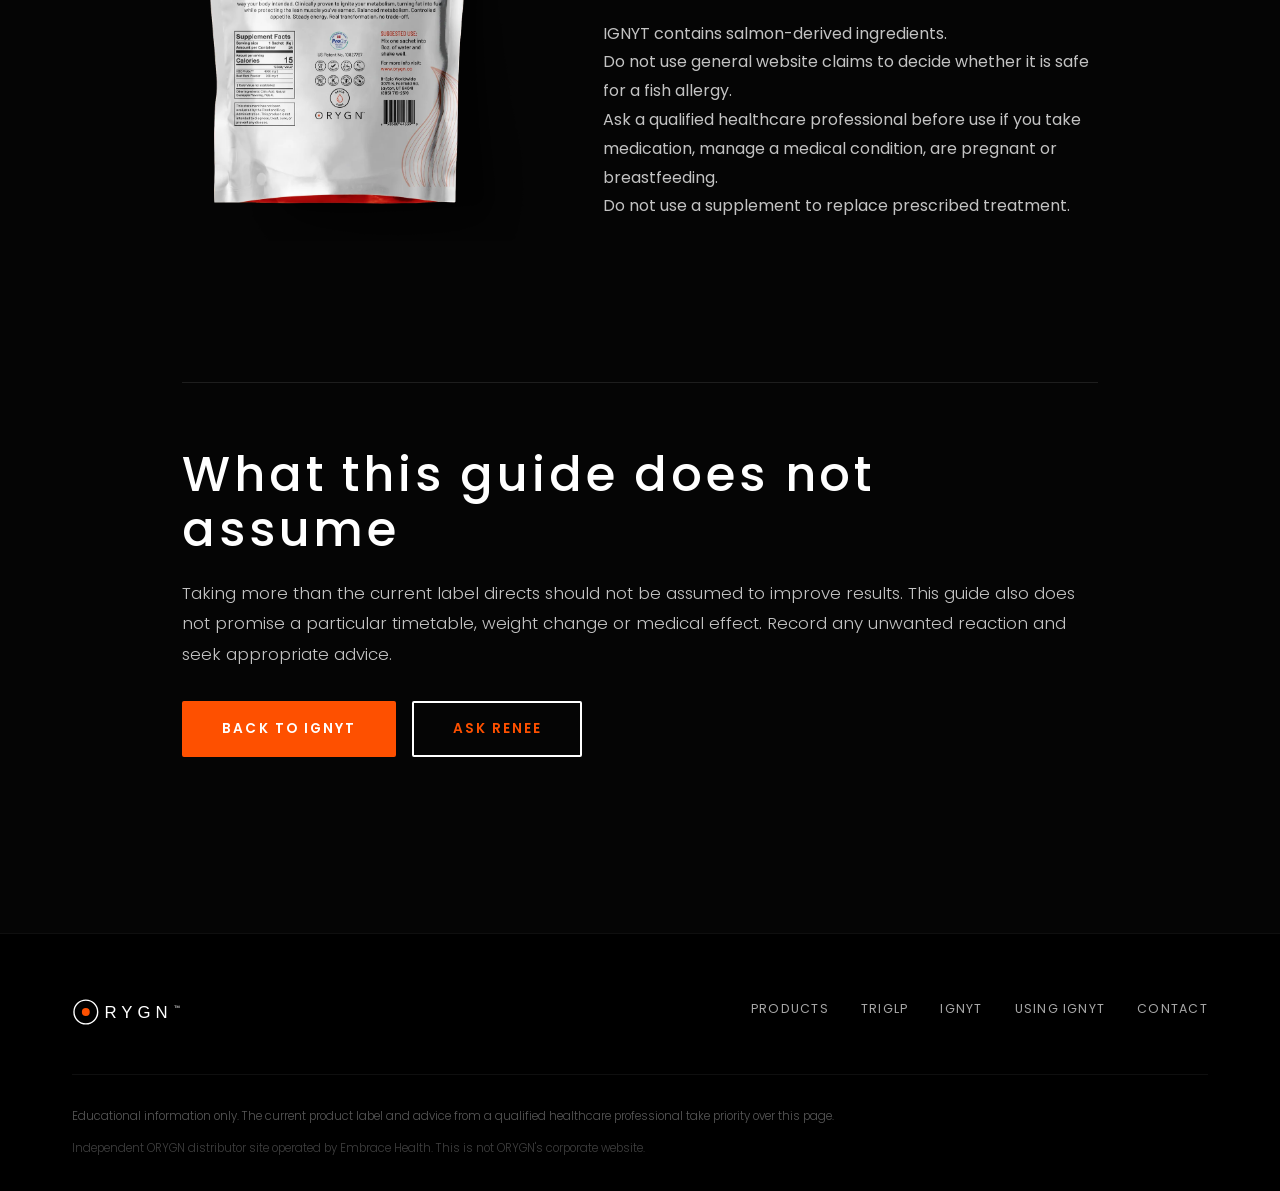
==== commit 91f90873: "Improve search and social metadata coverage" ====
--- a/how-to-use-ignyt.html
+++ b/how-to-use-ignyt.html
@@ -1,5 +1,10 @@
 <!DOCTYPE html>
-<html lang="en"><head><meta charset="UTF-8"><meta name="viewport" content="width=device-width, initial-scale=1.0"><title>How to Use ORYGN IGNYT Sachets | Preparation &amp; Precautions</title><meta name="description" content="How to prepare ORYGN IGNYT sachets using the current label directions, plus storage, allergy and medication precautions."><meta name="author" content="Embrace Health"><meta name="robots" content="index, follow"><link rel="canonical" href="https://triglpwellness.com/how-to-use-ignyt.html"><link rel="icon" href="/favicon.ico" sizes="any"><link rel="stylesheet" href="css/styles.css"><link rel="stylesheet" href="css/guides.css"><script type="application/ld+json">{"@context":"https://schema.org","@type":"HowTo","name":"How to prepare ORYGN IGNYT","description":"Guide based on the current IGNYT pouch label.","dateModified":"2026-08-03","step":[{"@type":"HowToStep","name":"Check the label","text":"Confirm the current ingredients, warnings and directions on the pack supplied."},{"@type":"HowToStep","name":"Add water","text":"The pictured ORYGN label directs users to mix one sachet into 8 ounces, approximately 240 ml, of water."},{"@type":"HowToStep","name":"Mix well","text":"Shake or mix well, then follow any additional directions on the supplied label."}]}</script></head>
+<html lang="en"><head><meta charset="UTF-8"><meta name="viewport" content="width=device-width, initial-scale=1.0"><title>How to Use ORYGN IGNYT Sachets | Preparation &amp; Precautions</title><meta name="description" content="How to prepare ORYGN IGNYT sachets using the current label directions, plus storage, allergy and medication precautions."><meta name="author" content="Embrace Health"><meta name="robots" content="index, follow"><link rel="canonical" href="https://triglpwellness.com/how-to-use-ignyt.html"><link rel="icon" href="/favicon.ico" sizes="any"><link rel="stylesheet" href="css/styles.css"><link rel="stylesheet" href="css/guides.css"><script type="application/ld+json">{"@context":"https://schema.org","@type":"HowTo","name":"How to prepare ORYGN IGNYT","description":"Guide based on the current IGNYT pouch label.","dateModified":"2026-08-03","step":[{"@type":"HowToStep","name":"Check the label","text":"Confirm the current ingredients, warnings and directions on the pack supplied."},{"@type":"HowToStep","name":"Add water","text":"The pictured ORYGN label directs users to mix one sachet into 8 ounces, approximately 240 ml, of water."},{"@type":"HowToStep","name":"Mix well","text":"Shake or mix well, then follow any additional directions on the supplied label."}]}</script>  <meta property="og:type" content="website">
+  <meta property="og:title" content="How to Use ORYGN IGNYT Sachets | Preparation &amp;amp; Precautions">
+  <meta property="og:description" content="How to prepare ORYGN IGNYT sachets using the current label directions, plus storage, allergy and medication precautions.">
+  <meta property="og:url" content="https://triglpwellness.com/how-to-use-ignyt.html">
+  <meta name="twitter:card" content="summary_large_image">
+</head>
 <body class="guide-page"><nav class="nav" aria-label="Main navigation"><a href="index.html" class="nav-logo" aria-label="ORYGN home"><img src="assets/logo-orygn.svg" alt="ORYGN"></a><div class="nav-links" role="list"><a href="products.html" role="listitem">Products</a><a href="index.html" role="listitem">triGLP</a><a href="ignyt.html" role="listitem">IGNYT</a><a href="research-guide.html" role="listitem">Guides</a><a href="opportunity.html" role="listitem">Business</a></div><div class="nav-right"><a href="https://embracehealth.orygn.co/" target="_blank" rel="noopener" class="btn btn-primary">Order Now</a><button class="nav-hamburger" aria-label="Open menu" aria-expanded="false"><span></span><span></span><span></span></button></div></nav>
 <header class="guide-hero"><div class="container"><p class="guide-kicker">Practical product guide</p><h1>How to prepare IGNYT sachets.</h1><p class="guide-lead">The current pictured ORYGN label gives a simple water-and-sachet routine. Always let the instructions on the pack you receive take priority if they differ from this page.</p><p class="guide-updated">Reviewed 3 August 2026 · Check the supplied label before use</p></div></header>
 <main class="guide-main"><div class="container"><section class="guide-section"><h2>Three simple steps</h2><div class="use-steps"><article class="use-step"><span>01</span><h3>Check the pack</h3><p>Read the ingredients, warnings, serving size and preparation directions.</p></article><article class="use-step"><span>02</span><h3>Add water</h3><p>The pictured ORYGN label says to mix one sachet into 8 oz—about 240 ml—of water.</p></article><article class="use-step"><span>03</span><h3>Mix well</h3><p>Shake or stir thoroughly, then follow any additional directions on your current pack.</p></article></div><div class="guide-note"><strong>The supplied label controls:</strong> ORYGN's online listing and product imagery currently show different pack counts. Confirm the quantity and directions on the product delivered to you.</div></section>
--- a/css/styles.css
+++ b/css/styles.css
@@ -175,11 +175,18 @@
 .nav-logo {
   display: flex;
   align-items: center;
+  flex: 0 0 160px;
+  width: 160px;
   gap: 1rem;
 }
 
-.nav-logo svg {
+.nav-logo svg,
+.nav-logo img {
+  display: block;
+  width: 160px;
   height: 28px;
+  object-fit: contain;
+  object-position: left center;
   color: var(--white);
 }
 
@@ -270,7 +277,8 @@
   inset: 0;
   z-index: 0;
 }
-.hero-video-wrap video {
+.hero-video-wrap video,
+.hero-video-wrap img {
   width: 100%;
   height: 100%;
   object-fit: cover;
@@ -591,7 +599,20 @@
   flex-wrap: wrap;
 }
 
-.footer-logo svg { height: 24px; color: var(--white); }
+.footer-logo svg,
+.footer-logo img {
+  display: block;
+  width: 160px;
+  height: 28px;
+  object-fit: contain;
+  object-position: left center;
+  color: var(--white);
+}
+
+.footer-logo {
+  flex: 0 0 160px;
+  width: 160px;
+}
 
 .footer-links {
   display: flex;
@@ -630,6 +651,16 @@
 /* ── Opportunity page specific ────────────────── */
 .hero-opportunity {
   background: radial-gradient(ellipse at 60% 50%, rgba(254,80,0,0.08) 0%, transparent 70%);
+}
+
+.hero-opportunity .hero-video {
+  opacity: 1;
+}
+
+.hero-opportunity .hero-video-wrap::after {
+  background:
+    linear-gradient(to right, rgba(0,0,0,0.78) 0%, rgba(0,0,0,0.38) 52%, rgba(0,0,0,0.12) 100%),
+    linear-gradient(to bottom, rgba(0,0,0,0.08) 0%, rgba(0,0,0,0.48) 100%);
 }
 
 .market-stats {
@@ -1306,6 +1337,27 @@
   .nav-links { display: none; }
   .nav-hamburger { display: flex; }
 
+  .nav-right {
+    position: relative;
+    z-index: 100;
+  }
+
+  .nav-links.open + .nav-right .btn {
+    visibility: hidden;
+  }
+
+  .nav-links.open + .nav-right .nav-hamburger span:nth-child(1) {
+    transform: translateY(7px) rotate(45deg);
+  }
+
+  .nav-links.open + .nav-right .nav-hamburger span:nth-child(2) {
+    opacity: 0;
+  }
+
+  .nav-links.open + .nav-right .nav-hamburger span:nth-child(3) {
+    transform: translateY(-7px) rotate(-45deg);
+  }
+
   .nav-links.open {
     display: flex;
     flex-direction: column;
@@ -1317,6 +1369,7 @@
     gap: 2.5rem;
     z-index: 99;
   }
+
   .nav-links.open a {
     font-size: 1.1rem;
     color: var(--white);
--- a/css/guides.css
+++ b/css/guides.css
@@ -1,5 +1,4 @@
 .guide-page { background: #050505; color: var(--white); }
-.guide-page .nav-logo img, .guide-page .footer-logo img { display: block; width: 190px; max-width: 100%; height: auto; filter: brightness(0) invert(1); }
 .guide-hero { padding: 10rem 0 5rem; background: radial-gradient(circle at 80% 20%, rgba(254,80,0,.16), transparent 32%), #050505; }
 .guide-hero .container, .guide-main .container { max-width: 980px; }
 .guide-kicker { color: var(--orange); font-size: .78rem; font-weight: 600; letter-spacing: .18em; text-transform: uppercase; margin-bottom: 1rem; }
@@ -66,14 +65,35 @@
 .use-step span { color: var(--orange); font-weight: 700; letter-spacing: .12em; }
 .use-step h3 { margin: .8rem 0 .5rem; }
 .use-step p { margin: 0; }
+.ignyt-page .product-hero .container, .ignyt-page .guide-main .container { max-width: 1120px; }
+.ignyt-page .guide-section { padding: 5rem 0; }
+.ignyt-panel { margin: 1.25rem 0; padding: 3.5rem !important; border: 1px solid rgba(255,255,255,.11); background: linear-gradient(145deg, rgba(255,255,255,.045), rgba(255,255,255,.012)); }
+.ignyt-panel--warm { background: radial-gradient(circle at 12% 12%, rgba(254,80,0,.14), transparent 38%), rgba(255,255,255,.02); }
+.ignyt-evidence-layout { display: grid; grid-template-columns: .75fr 1.25fr; gap: 3.5rem; align-items: center; }
+.pathway-visual { display: grid; gap: 1rem; }
+.pathway-node { position: relative; display: flex; align-items: center; gap: 1rem; min-height: 92px; padding: 1.2rem; border: 1px solid rgba(255,255,255,.13); background: #080808; }
+.pathway-node::before { content: ''; width: 46px; height: 46px; flex: 0 0 46px; border: 2px solid var(--orange); border-radius: 50%; box-shadow: inset 0 0 0 10px #080808, inset 0 0 0 12px rgba(254,80,0,.35); }
+.pathway-node strong { display: block; font-size: 1.05rem; }
+.pathway-node span { display: block; margin-top: .2rem; color: rgba(255,255,255,.56); font-size: .82rem; }
+.format-visual-grid { display: grid; grid-template-columns: repeat(2,1fr); gap: 1rem; margin-top: 2rem; }
+.format-visual-card { display: grid; grid-template-columns: 120px 1fr; gap: 1.5rem; align-items: center; padding: 1.4rem; border: 1px solid rgba(255,255,255,.13); background: #080808; }
+.format-visual-card img { width: 120px; height: 150px; object-fit: contain; }
+.format-visual-card h3 { margin: 0 0 .5rem; }
+.format-visual-card p { margin: 0; color: rgba(255,255,255,.65); line-height: 1.6; }
+.safety-grid { display: grid; grid-template-columns: repeat(2,1fr); gap: 1rem; margin-top: 2rem; }
+.safety-item { padding: 1.35rem 1.5rem; border-left: 3px solid var(--orange); background: rgba(255,255,255,.035); color: rgba(255,255,255,.72); line-height: 1.65; }
 @media (max-width: 768px) {
   .guide-hero { padding: 8rem 0 4rem; }
   .guide-grid, .resource-grid { grid-template-columns: 1fr; }
   .resource-card { min-height: 210px; }
-  .product-hero-grid, .product-family-grid, .ignyt-split, .ignyt-fact-row, .use-steps { grid-template-columns: 1fr; }
+  .product-hero-grid, .product-family-grid, .ignyt-split, .ignyt-fact-row, .use-steps, .ignyt-evidence-layout, .format-visual-grid, .safety-grid { grid-template-columns: 1fr; }
   .product-hero-grid { gap: 2.5rem; }
   .product-family-card { min-height: 280px; }
   .product-card-media { height: 190px; }
   .ignyt-hero-media { min-height: 390px; }
   .ignyt-split { gap: 2rem; }
+  .ignyt-panel { padding: 2rem !important; margin: .75rem 0; }
+  .ignyt-page .guide-section { padding: 3.5rem 0; }
+  .format-visual-card { grid-template-columns: 86px 1fr; }
+  .format-visual-card img { width: 86px; height: 115px; }
 }
